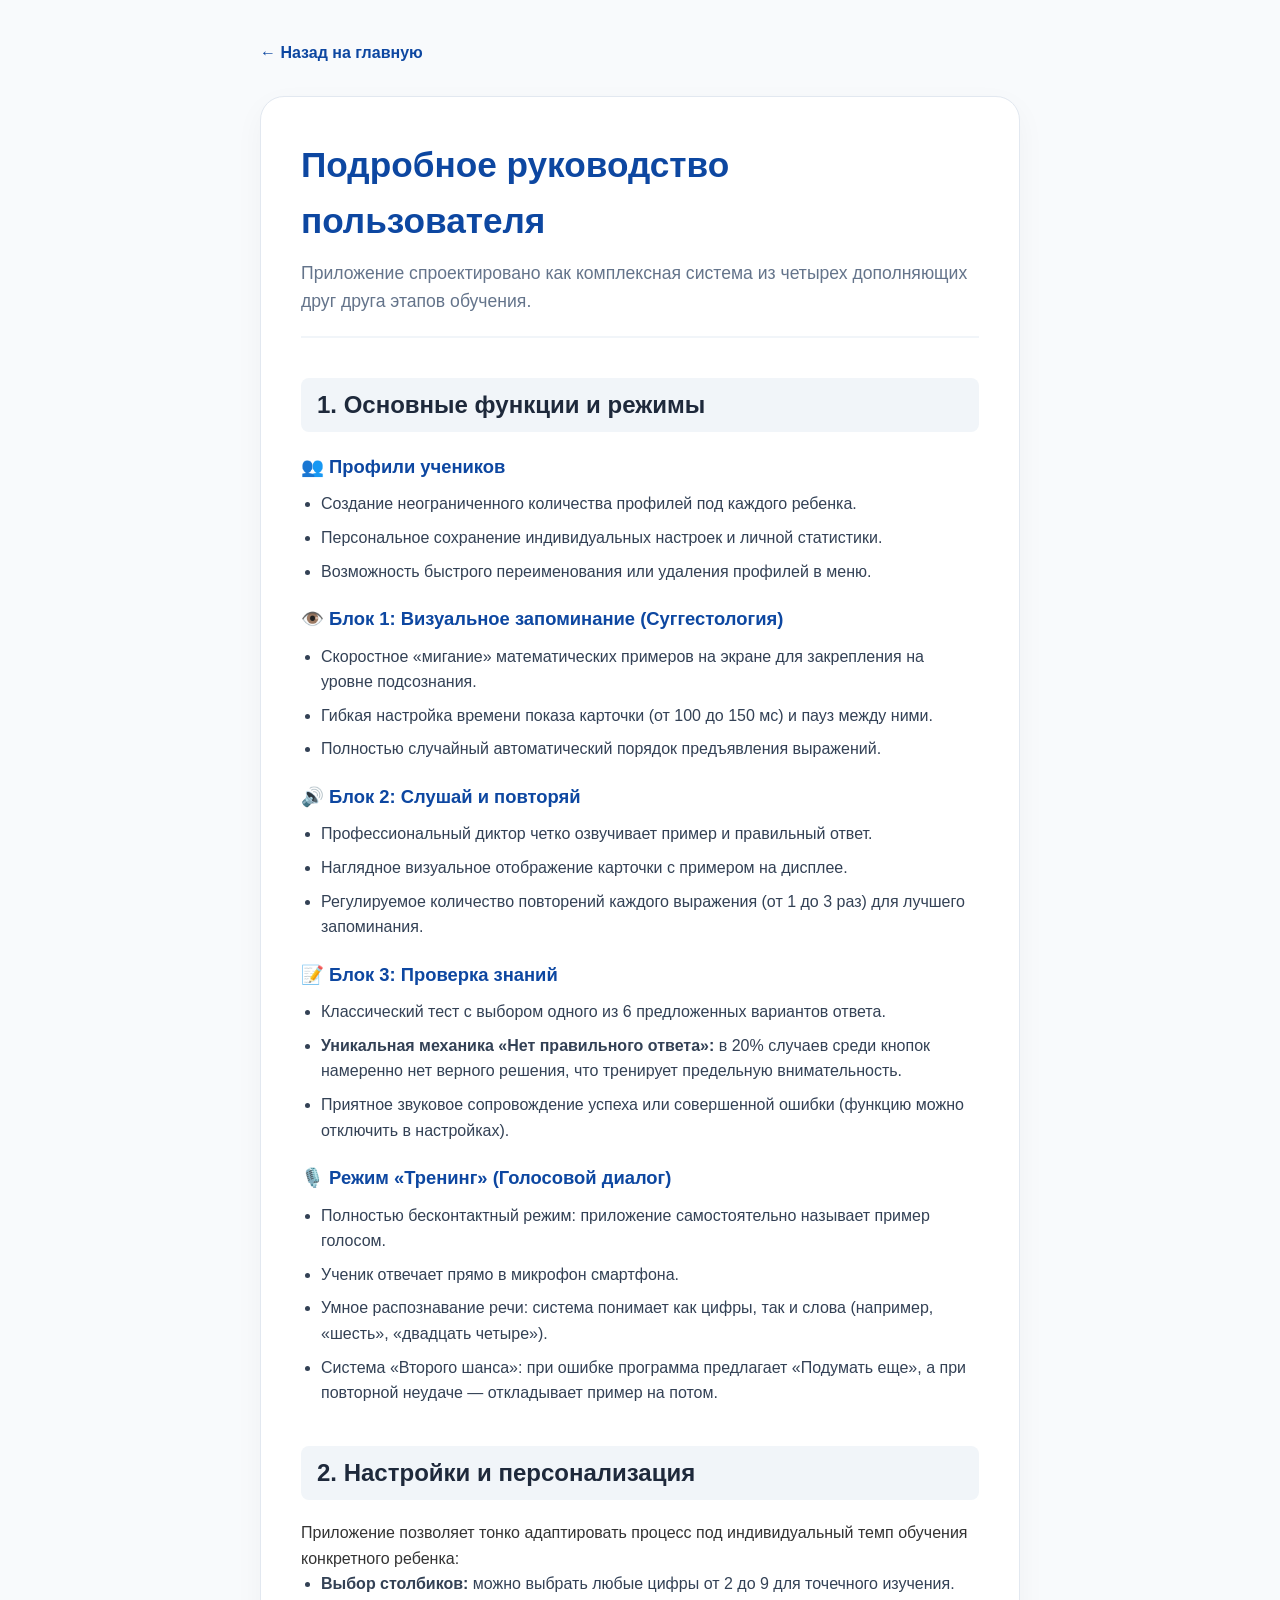
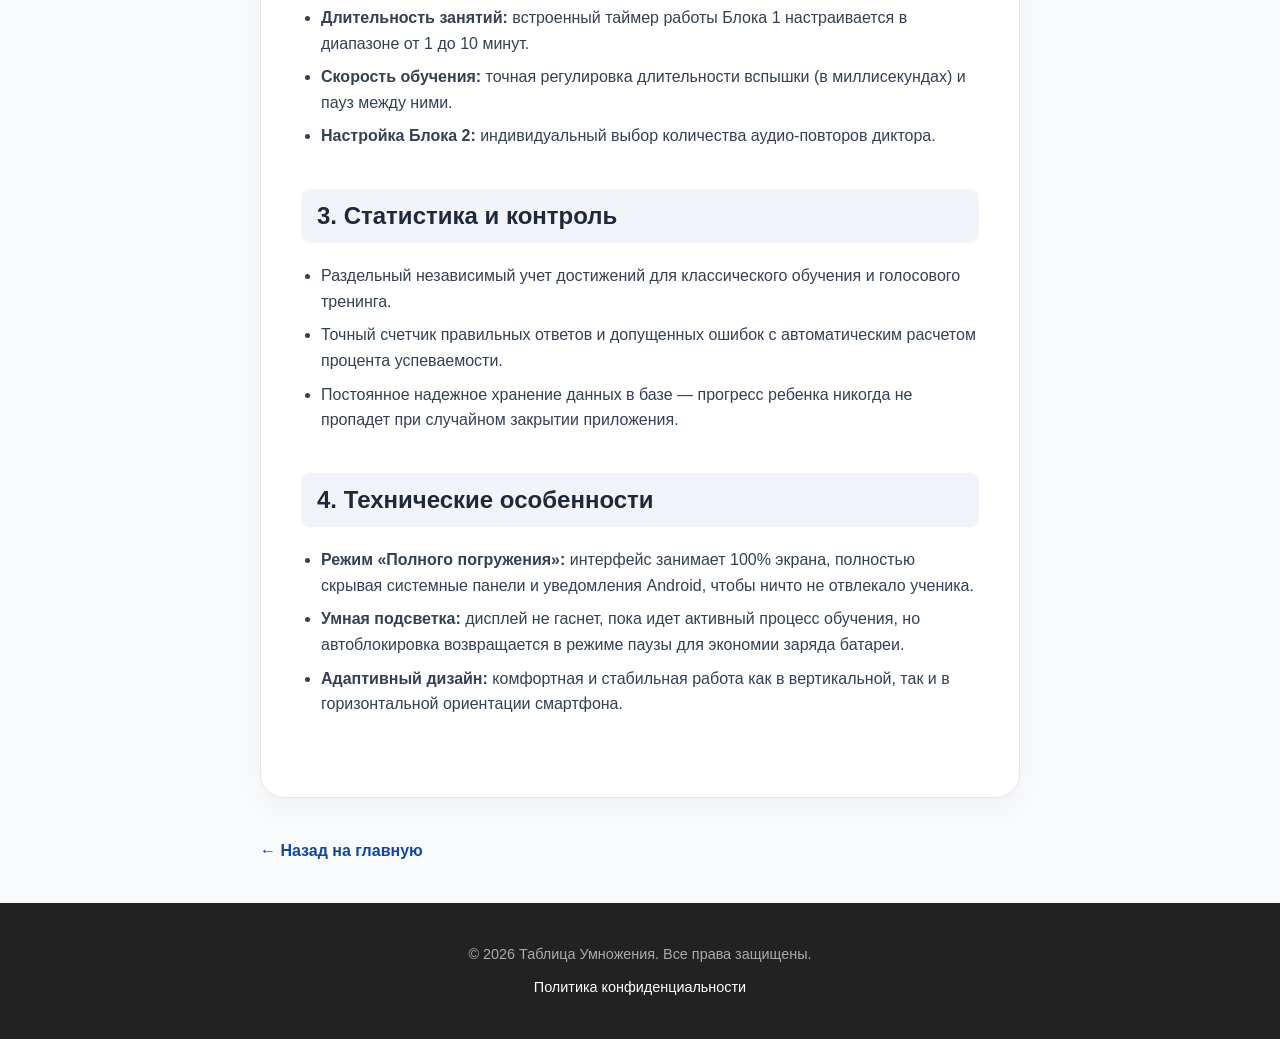
==== instruction.html @ 93f92d8c "Add files via upload" ====
<!DOCTYPE html>
<html lang="ru">
<head>
    <meta charset="UTF-8">
    <meta name="viewport" content="width=device-width, initial-scale=1.0">
    <title>Инструкция — Таблица Умножения</title>
    <link rel="stylesheet" href="style.css">
</head>
<body class="instruction-page">

    <div class="container page-content">
        <!-- Кнопка Назад -->
        <a href="index.html" class="btn-back">← Назад на главную</a>

        <main class="instruction-main">
            <h1>Подробное руководство пользователя</h1>
            <p class="instruction-lead">Приложение спроектировано как комплексная система из четырех дополняющих друг друга этапов обучения.</p>

            <!-- Раздел 1 -->
            <section class="ins-section">
                <h2>1. Основные функции и режимы</h2>
                
                <h3>👥 Профили учеников</h3>
                <ul>
                    <li>Создание неограниченного количества профилей под каждого ребенка.</li>
                    <li>Персональное сохранение индивидуальных настроек и личной статистики.</li>
                    <li>Возможность быстрого переименования или удаления профилей в меню.</li>
                </ul>

                <h3>👁️ Блок 1: Визуальное запоминание (Суггестология)</h3>
                <ul>
                    <li>Скоростное «мигание» математических примеров на экране для закрепления на уровне подсознания.</li>
                    <li>Гибкая настройка времени показа карточки (от 100 до 150 мс) и пауз между ними.</li>
                    <li>Полностью случайный автоматический порядок предъявления выражений.</li>
                </ul>

                <h3>🔊 Блок 2: Слушай и повторяй</h3>
                <ul>
                    <li>Профессиональный диктор четко озвучивает пример и правильный ответ.</li>
                    <li>Наглядное визуальное отображение карточки с примером на дисплее.</li>
                    <li>Регулируемое количество повторений каждого выражения (от 1 до 3 раз) для лучшего запоминания.</li>
                </ul>

                <h3>📝 Блок 3: Проверка знаний</h3>
                <ul>
                    <li>Классический тест с выбором одного из 6 предложенных вариантов ответа.</li>
                    <li><strong>Уникальная механика «Нет правильного ответа»:</strong> в 20% случаев среди кнопок намеренно нет верного решения, что тренирует предельную внимательность.</li>
                    <li>Приятное звуковое сопровождение успеха или совершенной ошибки (функцию можно отключить в настройках).</li>
                </ul>

                <h3>🎙️ Режим «Тренинг» (Голосовой диалог)</h3>
                <ul>
                    <li>Полностью бесконтактный режим: приложение самостоятельно называет пример голосом.</li>
                    <li>Ученик отвечает прямо в микрофон смартфона.</li>
                    <li>Умное распознавание речи: система понимает как цифры, так и слова (например, «шесть», «двадцать четыре»).</li>
                    <li>Система «Второго шанса»: при ошибке программа предлагает «Подумать еще», а при повторной неудаче — откладывает пример на потом.</li>
                </ul>
            </section>

            <!-- Раздел 2 -->
            <section class="ins-section">
                <h2>2. Настройки и персонализация</h2>
                <p>Приложение позволяет тонко адаптировать процесс под индивидуальный темп обучения конкретного ребенка:</p>
                <ul>
                    <li><strong>Выбор столбиков:</strong> можно выбрать любые цифры от 2 до 9 для точечного изучения.</li>
                    <li><strong>Длительность занятий:</strong> встроенный таймер работы Блока 1 настраивается в диапазоне от 1 до 10 минут.</li>
                    <li><strong>Скорость обучения:</strong> точная регулировка длительности вспышки (в миллисекундах) и пауз между ними.</li>
                    <li><strong>Настройка Блока 2:</strong> индивидуальный выбор количества аудио-повторов диктора.</li>
                </ul>
            </section>

            <!-- Раздел 3 -->
            <section class="ins-section">
                <h2>3. Статистика и контроль</h2>
                <ul>
                    <li>Раздельный независимый учет достижений для классического обучения и голосового тренинга.</li>
                    <li>Точный счетчик правильных ответов и допущенных ошибок с автоматическим расчетом процента успеваемости.</li>
                    <li>Постоянное надежное хранение данных в базе — прогресс ребенка никогда не пропадет при случайном закрытии приложения.</li>
                </ul>
            </section>

            <!-- Раздел 4 -->
            <section class="ins-section">
                <h2>4. Технические особенности</h2>
                <ul>
                    <li><strong>Режим «Полного погружения»:</strong> интерфейс занимает 100% экрана, полностью скрывая системные панели и уведомления Android, чтобы ничто не отвлекало ученика.</li>
                    <li><strong>Умная подсветка:</strong> дисплей не гаснет, пока идет активный процесс обучения, но автоблокировка возвращается в режиме паузы для экономии заряда батареи.</li>
                    <li><strong>Адаптивный дизайн:</strong> комфортная и стабильная работа как в вертикальной, так и в горизонтальной ориентации смартфона.</li>
                </ul>
            </section>
        </main>

        <!-- Нижняя кнопка Назад для удобства -->
        <a href="index.html" class="btn-back" style="margin-top: 40px; margin-bottom: 0;">← Назад на главную</a>
    </div>

    <footer class="footer">
        <div class="container">
            <p>&copy; 2026 Таблица Умножения. Все права защищены.</p>
			<p><a href="privacy.html" style="color: #fff; text-decoration: none;">Политика конфиденциальности</a></p>
        </div>
    </footer>

</body>
</html>
---- style.css ----
/* Общие стили и сброс параметров */
* {
    margin: 0;
    padding: 0;
    box-sizing: border-box;
}

body {
    font-family: 'Segoe UI', Tahoma, Geneva, Verdana, sans-serif;
    background-color: #f9f9f9;
    color: #333;
    line-height: 1.6;
}

.container {
    width: 100%;
    max-width: 1100px;
    margin: 0 auto;
    padding: 0 20px;
}

/* Секция Hero (Главный баннер) */
.hero {
    background-color: #FFEB3B; /* Фирменный желтый цвет приложения */
    padding: 60px 0;
    text-align: center;
}

.hero-container {
    display: flex;
    flex-direction: column;
    align-items: center;
    gap: 30px;
}

@media (min-width: 768px) {
    .hero-container {
        flex-direction: row;
        text-align: left;
        justify-content: space-around;
    }
}

.app-logo {
    width: 220px;
    height: 220px;
    object-fit: contain;
    filter: drop-shadow(0 10px 20px rgba(0,0,0,0.15));
}

.hero-text h1 {
    font-size: 2.8rem;
    color: #0D47A1; /* Контрастный глубокий синий */
    margin-bottom: 15px;
    font-weight: 800;
}

.hero-text .subtitle {
    font-size: 1.3rem;
    color: #1565C0;
    margin-bottom: 30px;
    max-width: 600px;
}

/* Надежный вертикальный контейнер для кнопки и ссылки */
.hero-actions {
    display: flex;
    flex-direction: column;
    align-items: center; /* Центрирует элементы на смартфонах */
    gap: 15px;
    margin-top: 25px;
}

@media (min-width: 768px) {
    .hero-actions {
        align-items: flex-start; /* Выравнивает по левому краю на ПК */
    }
}

/* Кнопка RuStore */
.btn-rustore {
    display: inline-flex;
    align-items: center;
    background-color: #0C54A0; /* Синий цвет бренда RuStore */
    color: #ffffff;
    text-decoration: none;
    padding: 12px 28px;
    border-radius: 12px;
    box-shadow: 0 4px 15px rgba(12, 84, 160, 0.3);
    transition: transform 0.2s, background-color 0.2s;
}

.btn-rustore:hover {
    background-color: #0A4380;
    transform: translateY(-2px);
}

.btn-icon {
    font-size: 2rem;
    margin-right: 12px;
}

.btn-text {
    display: flex;
    flex-direction: column;
    text-align: left;
}

.btn-text small {
    font-size: 0.75rem;
    text-transform: uppercase;
    letter-spacing: 0.5px;
    opacity: 0.8;
}

.btn-text strong {
    font-size: 1.3rem;
    line-height: 1.2;
}

/* Ссылка на инструкцию под синей кнопкой */
.link-instruction {
    display: inline-flex;
    flex-direction: column;
    align-items: center;
    text-decoration: none;
    padding: 8px 16px;
    border-radius: 10px;
    transition: background-color 0.2s;
    
    /* Аккуратный сдвиг вправо, чтобы надпись не прилипала к краю */
    margin-left: 5px; 
}

@media (min-width: 768px) {
    .link-instruction {
        align-items: flex-start; /* На ПК выравнивает тексты внутри ссылки по левому краю */
    }
}

.link-instruction:hover {
    background-color: rgba(13, 71, 161, 0.06); /* Мягкий фон при наведении */
}

/* Маленькая верхняя подпись "КАК ЭТО РАБОТАЕТ?" */
.link-hint {
    font-size: 0.85rem; 
    letter-spacing: 1px;
    color: #475569;
    text-transform: uppercase;
    font-weight: 700;
    margin-bottom: 4px;
}

/* Главная надпись "Инструкция" */
.link-title {
    font-size: 1.4rem; 
    font-weight: 700;
    color: #0D47A1;
    border-bottom: 2px solid #0D47A1; /* Красивое подчеркивание */
    padding-bottom: 2px;
}

.link-instruction:hover .link-title {
    color: #1565C0;
    border-color: #1565C0;
}

/* Секция преимуществ (Features) */
.features {
    padding: 80px 0;
    background-color: #ffffff;
}

.features h2 {
    text-align: center;
    font-size: 2rem;
    color: #222;
    margin-bottom: 50px;
}

.features-grid {
    display: grid;
    grid-template-columns: 1fr;
    gap: 30px;
}

@media (min-width: 768px) {
    .features-grid {
        grid-template-columns: repeat(2, 1fr);
    }
}

.feature-card {
    background-color: #f8fafc;
    padding: 30px;
    border-radius: 16px;
    border: 1px solid #e2e8f0;
    transition: box-shadow 0.3s;
}

.feature-card:hover {
    box-shadow: 0 10px 25px rgba(0,0,0,0.05);
}

.feature-icon {
    font-size: 2.5rem;
    margin-bottom: 15px;
}

.feature-card h3 {
    font-size: 1.4rem;
    color: #0D47A1;
    margin-bottom: 10px;
}

.feature-card p {
    color: #555;
    font-size: 1rem;
}

/* Секция галереи */
.gallery {
    padding: 80px 0;
    background-color: #f1f5f9;
    text-align: center;
}

.gallery h2 {
    font-size: 2rem;
    color: #222;
    margin-bottom: 10px;
}

.gallery-subtitle {
    color: #64748b;
    font-size: 1.1rem;
    margin-bottom: 50px;
}

.gallery-grid {
    display: grid;
    grid-template-columns: 1fr;
    gap: 40px;
    justify-items: center;
}

@media (min-width: 576px) {
    .gallery-grid {
        grid-template-columns: repeat(2, 1fr);
    }
}

@media (min-width: 992px) {
    .gallery-grid {
        grid-template-columns: repeat(3, 1fr);
    }
}

.gallery-item {
    width: 100%;
    max-width: 280px; /* Ограничение ширины макета телефона на экране */
    display: flex;
    flex-direction: column;
    align-items: center;
}

/* Корпус Android-смартфона */
.phone-mockup {
    position: relative;
    width: 100%;
    background-color: #1e293b; /* Матовый темно-серый цвет рамки */
    padding: 12px; /* Одинаковая толщина боковых рамок */
    border-radius: 36px;
    box-shadow: 0 20px 40px rgba(0, 0, 0, 0.12), 0 5px 15px rgba(0, 0, 0, 0.08);
    border: 1px solid #334155;
}

/* Боковые физические кнопки на корпусе смартфона */
.phone-mockup::before, .phone-mockup::after {
    content: '';
    position: absolute;
    left: -3px;
    background-color: #0f172a;
    width: 3px;
    border-radius: 2px 0 0 2px;
}
/* Кнопка блокировки экрана */
.phone-mockup::before {
    top: 80px;
    height: 40px;
}
/* Качелька громкости */
.phone-mockup::after {
    top: 140px;
    height: 65px;
}

/* Фронтальная камера-точка по центру дисплея */
.phone-camera {
    position: absolute;
    top: 4px;
    left: 50%;
    transform: translateX(-50%);
    width: 8px;
    height: 8px;
    background-color: #0f172a;
    border-radius: 50%;
    z-index: 10;
}

/* Дисплей внутри рамки */
.phone-screen {
    width: 100%;
    overflow: hidden;
    border-radius: 26px; /* Аккуратное закругление самого экрана */
    background-color: #e2e8f0;
}

.phone-screen img {
    width: 100%;
    height: auto;
    display: block;
    aspect-ratio: 1080 / 2400; /* Идеальное соотношение сторон 9:20 под разрешение ваших скриншотов */
    object-fit: cover;
}

.gallery-caption {
    margin-top: 20px;
    font-size: 0.95rem;
    color: #334155;
    font-weight: 600;
}

/* Страница подробной инструкции (instruction.html) */
.instruction-page {
    background-color: #f8fafc;
}

.page-content {
    max-width: 800px;
    padding: 40px 20px;
}

.btn-back {
    display: inline-block;
    color: #0D47A1;
    text-decoration: none;
    font-weight: 600;
    margin-bottom: 30px;
    transition: color 0.2s;
}

.btn-back:hover {
    color: #1565C0;
    text-decoration: underline;
}

.instruction-main {
    background: #ffffff;
    padding: 40px;
    border-radius: 24px;
    box-shadow: 0 10px 30px rgba(0,0,0,0.04);
    border: 1px solid #e2e8f0;
}

.instruction-main h1 {
    font-size: 2.2rem;
    color: #0D47A1;
    margin-bottom: 10px;
}

.instruction-lead {
    font-size: 1.1rem;
    color: #64748b;
    margin-bottom: 40px;
    border-bottom: 2px solid #f1f5f9;
    padding-bottom: 20px;
}

.ins-section {
    margin-bottom: 40px;
}

.ins-section h2 {
    font-size: 1.5rem;
    color: #1e293b;
    margin-bottom: 20px;
    background: #f1f5f9;
    padding: 8px 16px;
    border-radius: 8px;
}

.ins-section h3 {
    font-size: 1.15rem;
    color: #0D47A1;
    margin: 20px 0 10px 0;
}

.ins-section ul {
    padding-left: 20px;
    margin-bottom: 15px;
}

.ins-section li {
    margin-bottom: 8px;
    color: #334155;
}

/* Футер (Подвал сайта) */
.footer {
    background-color: #222;
    color: #aaa;
    padding: 40px 0;
    text-align: center;
    font-size: 0.9rem;
}

.footer a {
    color: #fff;
    text-decoration: none;
    margin-top: 10px;
    display: inline-block;
}

.footer a:hover {
    text-decoration: underline;
}
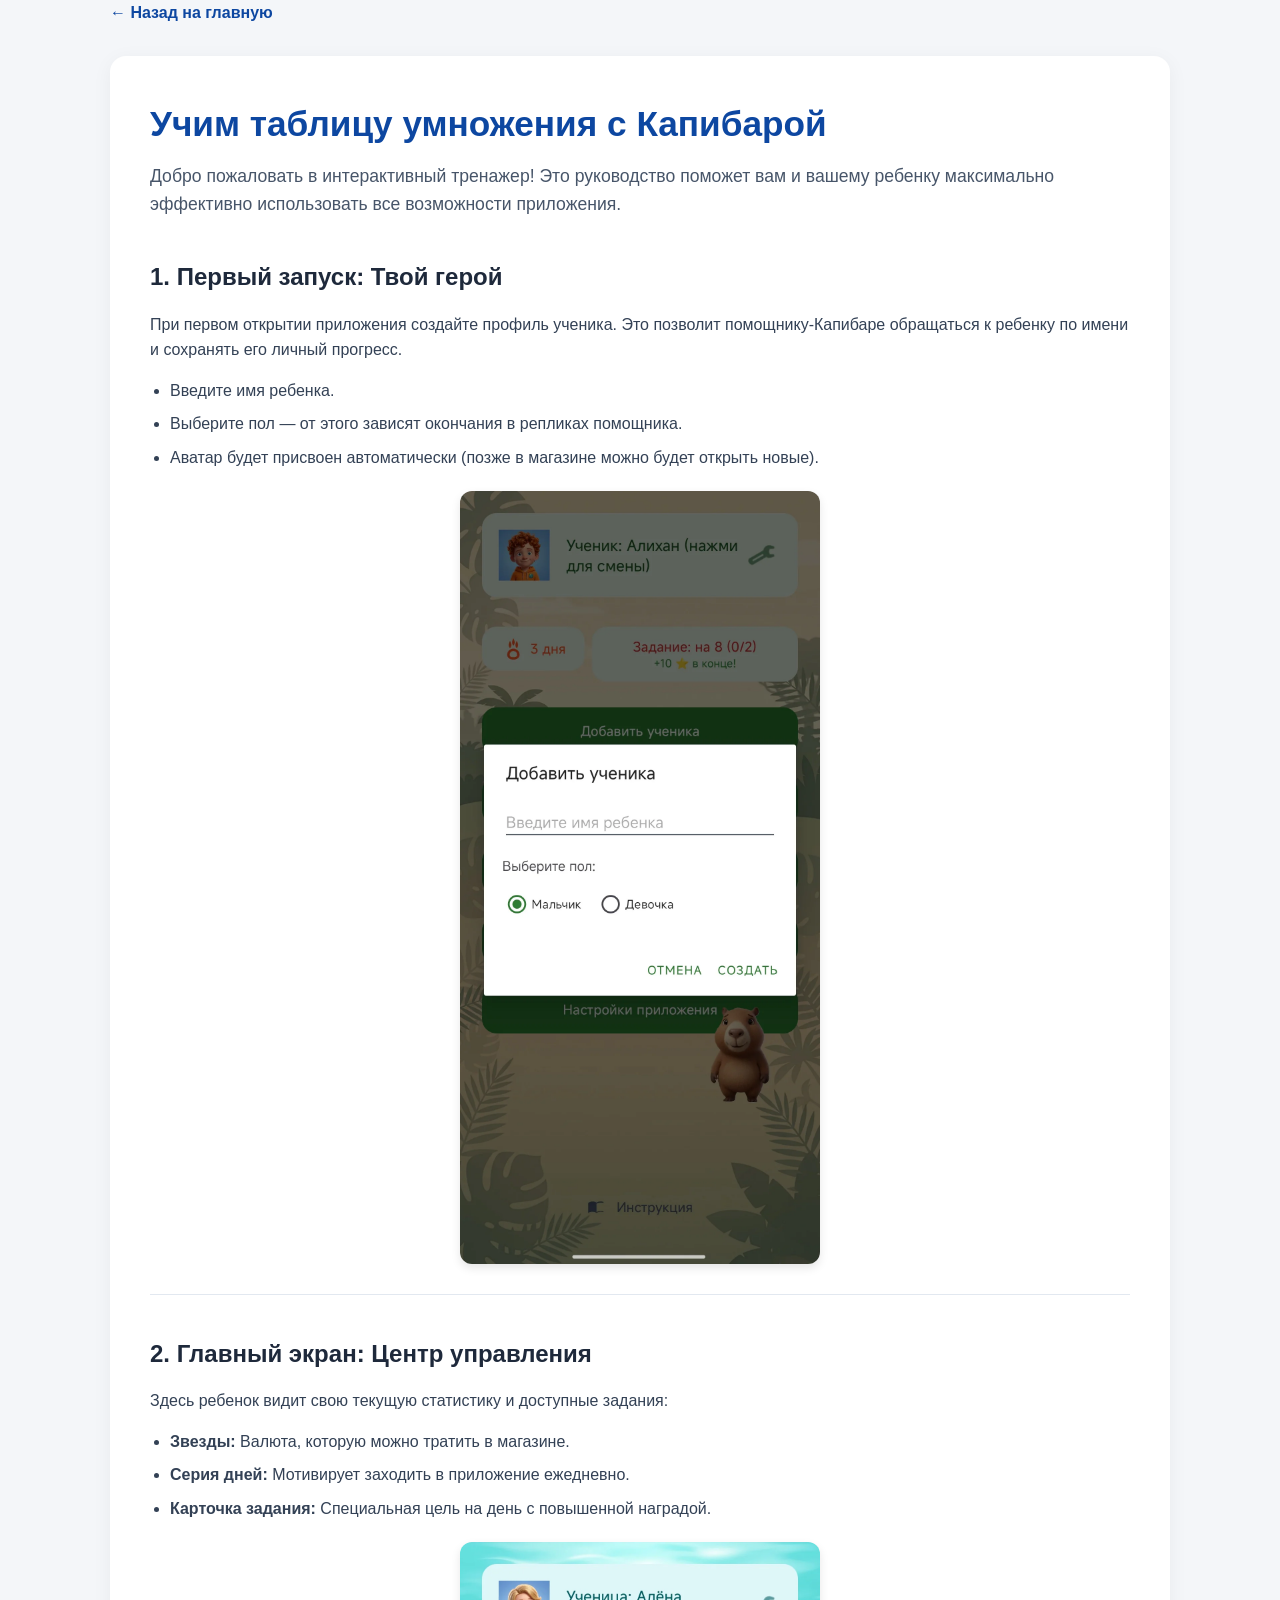
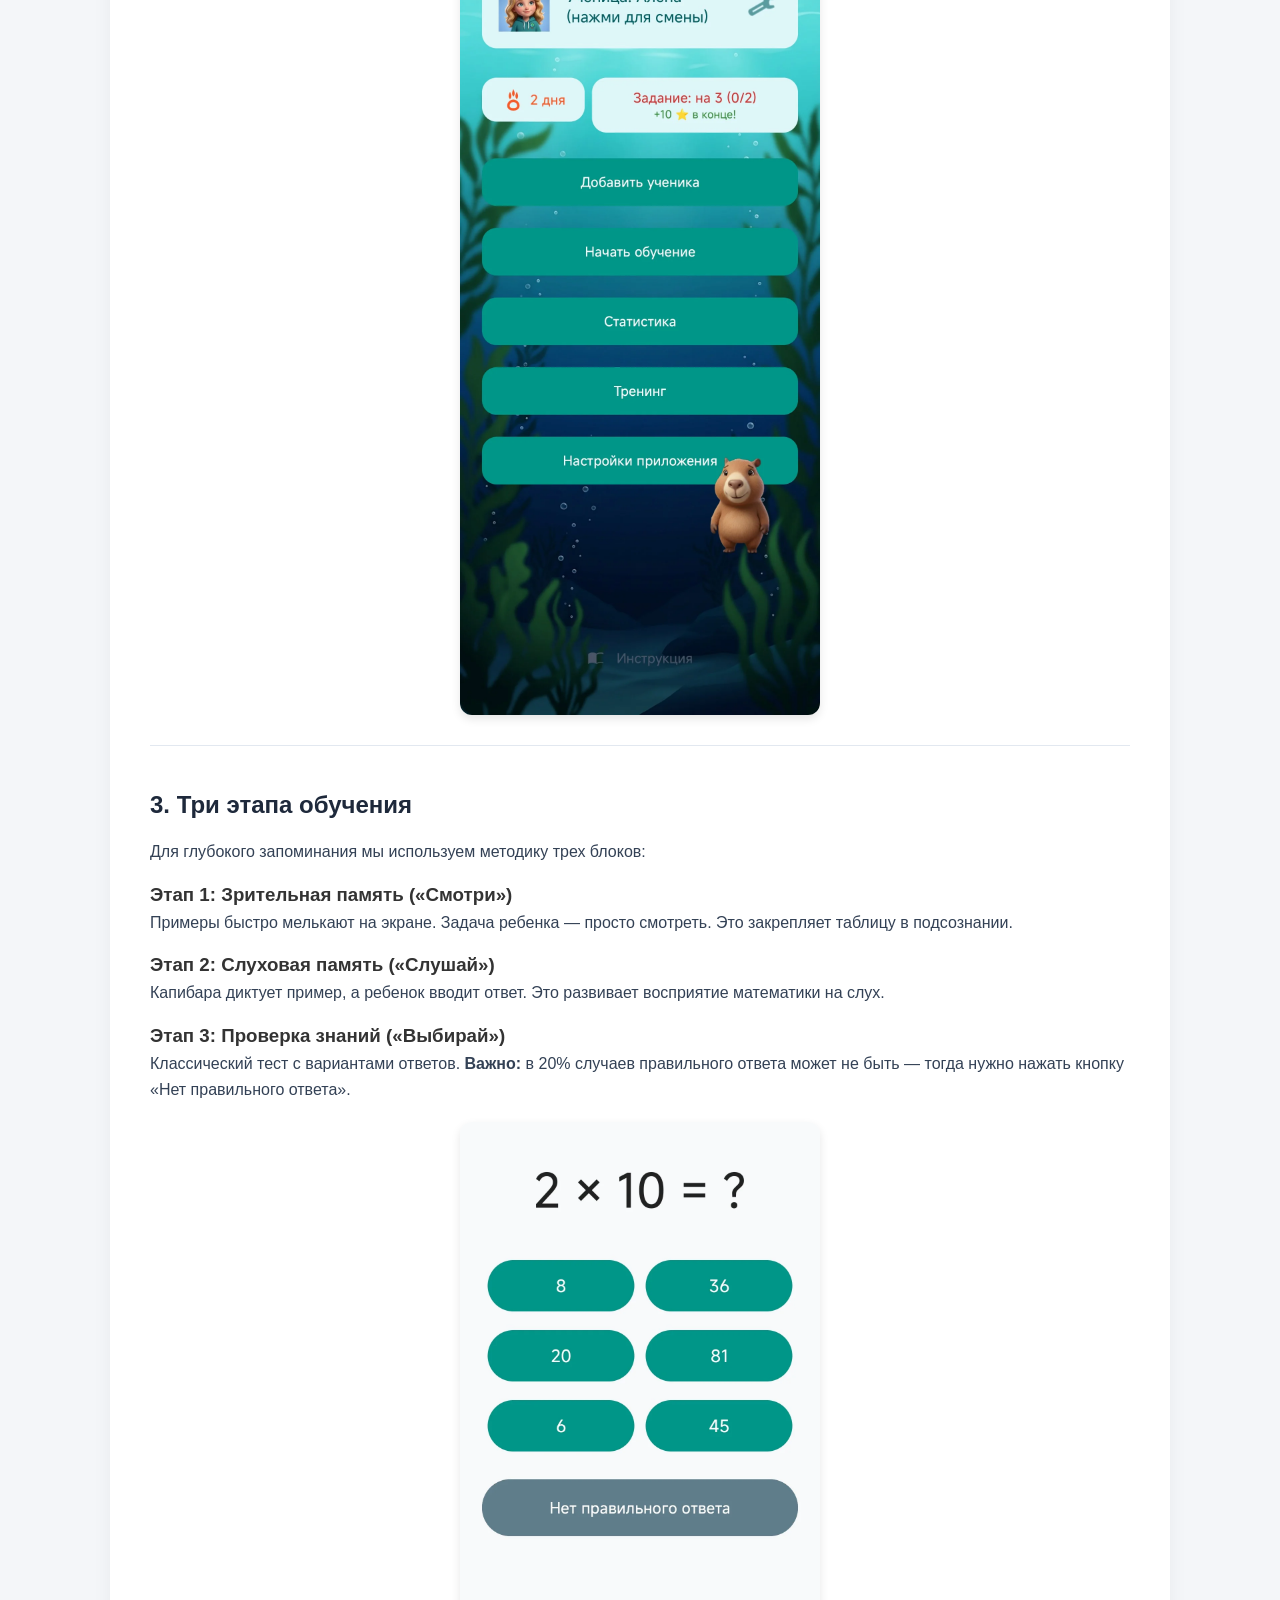
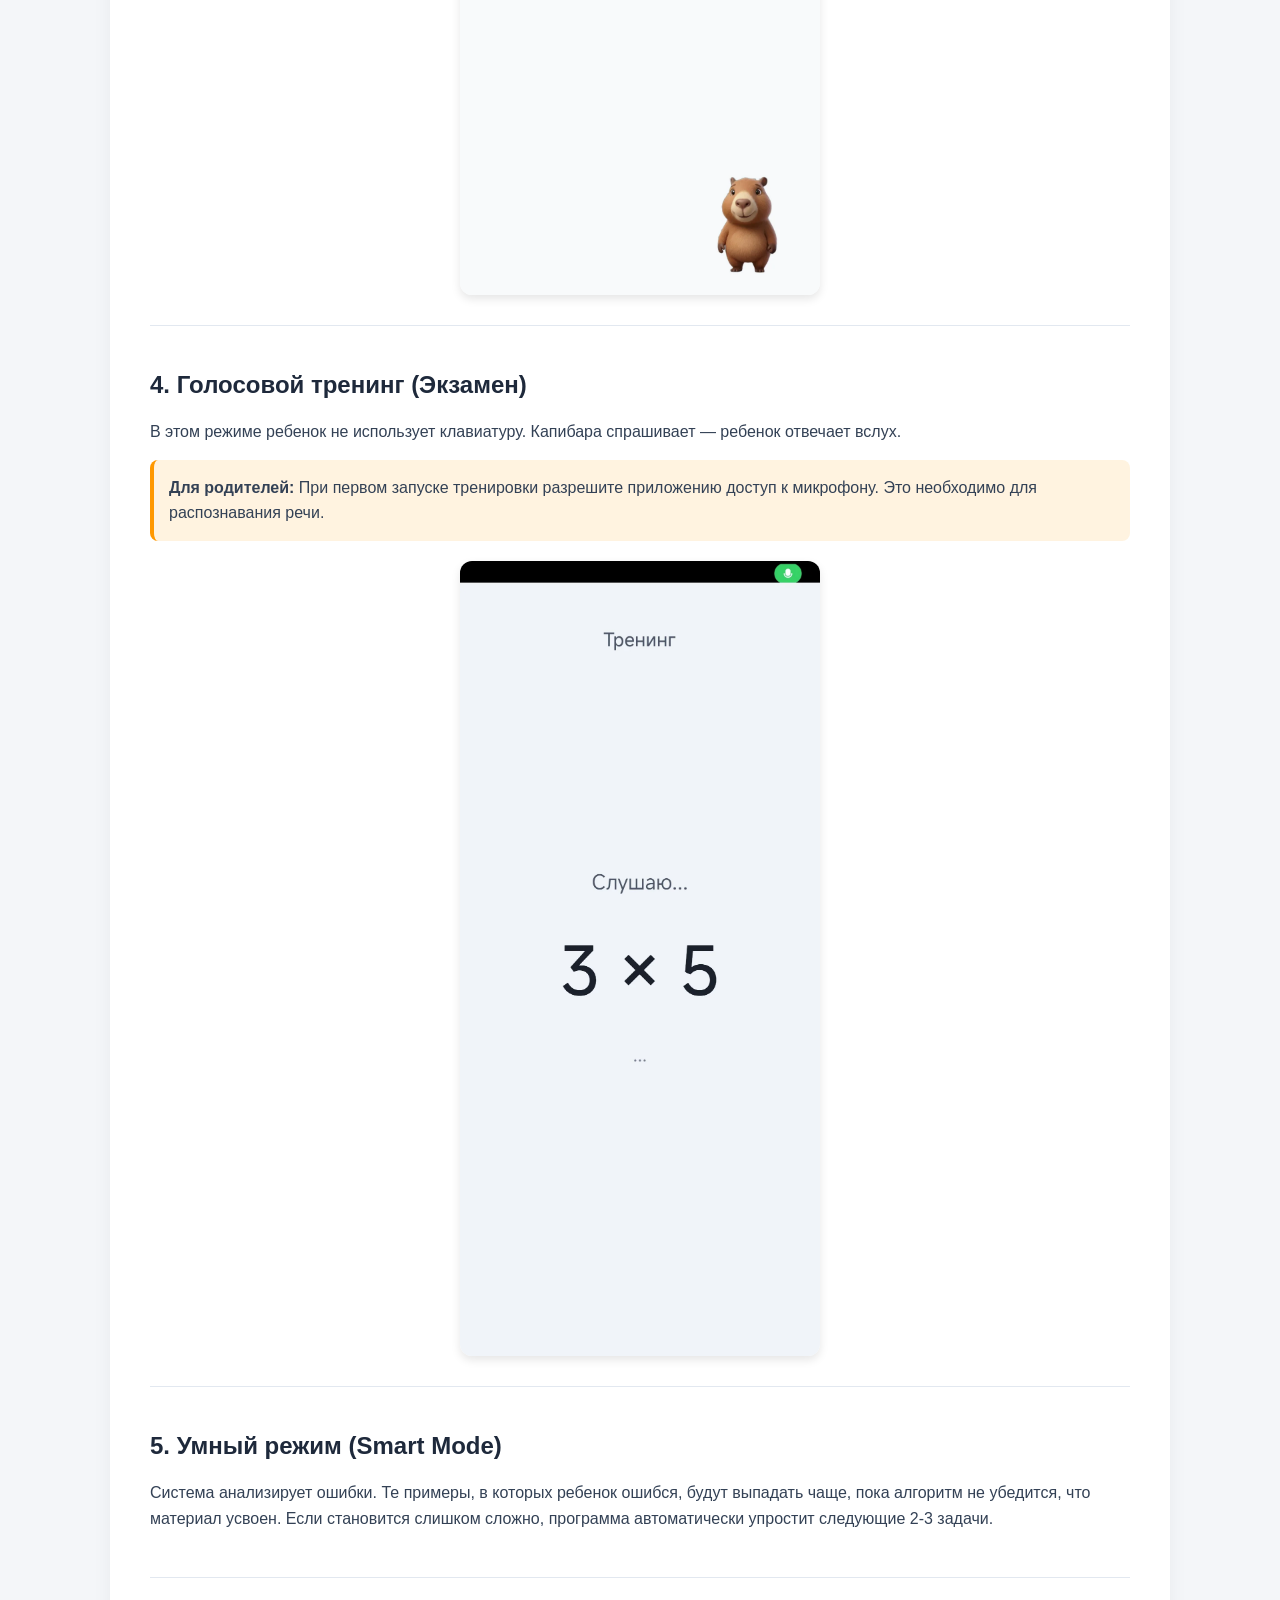
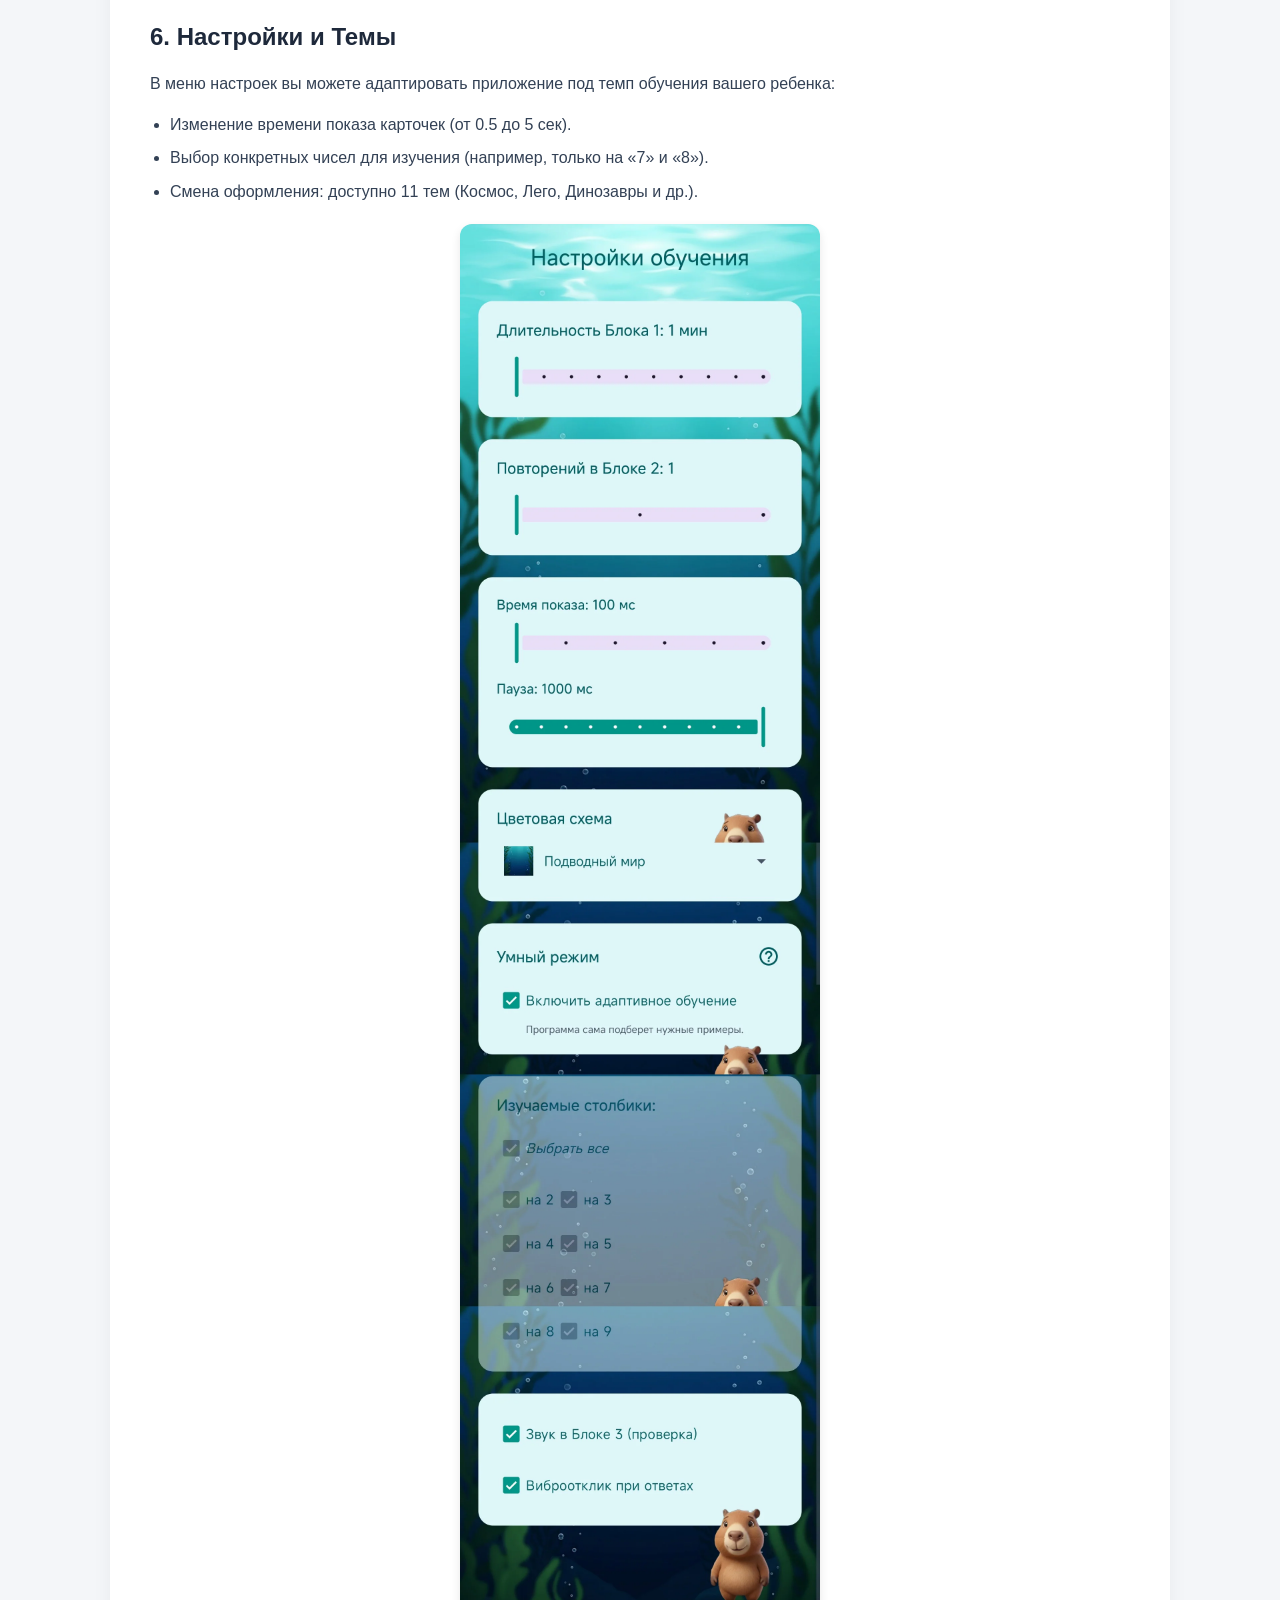
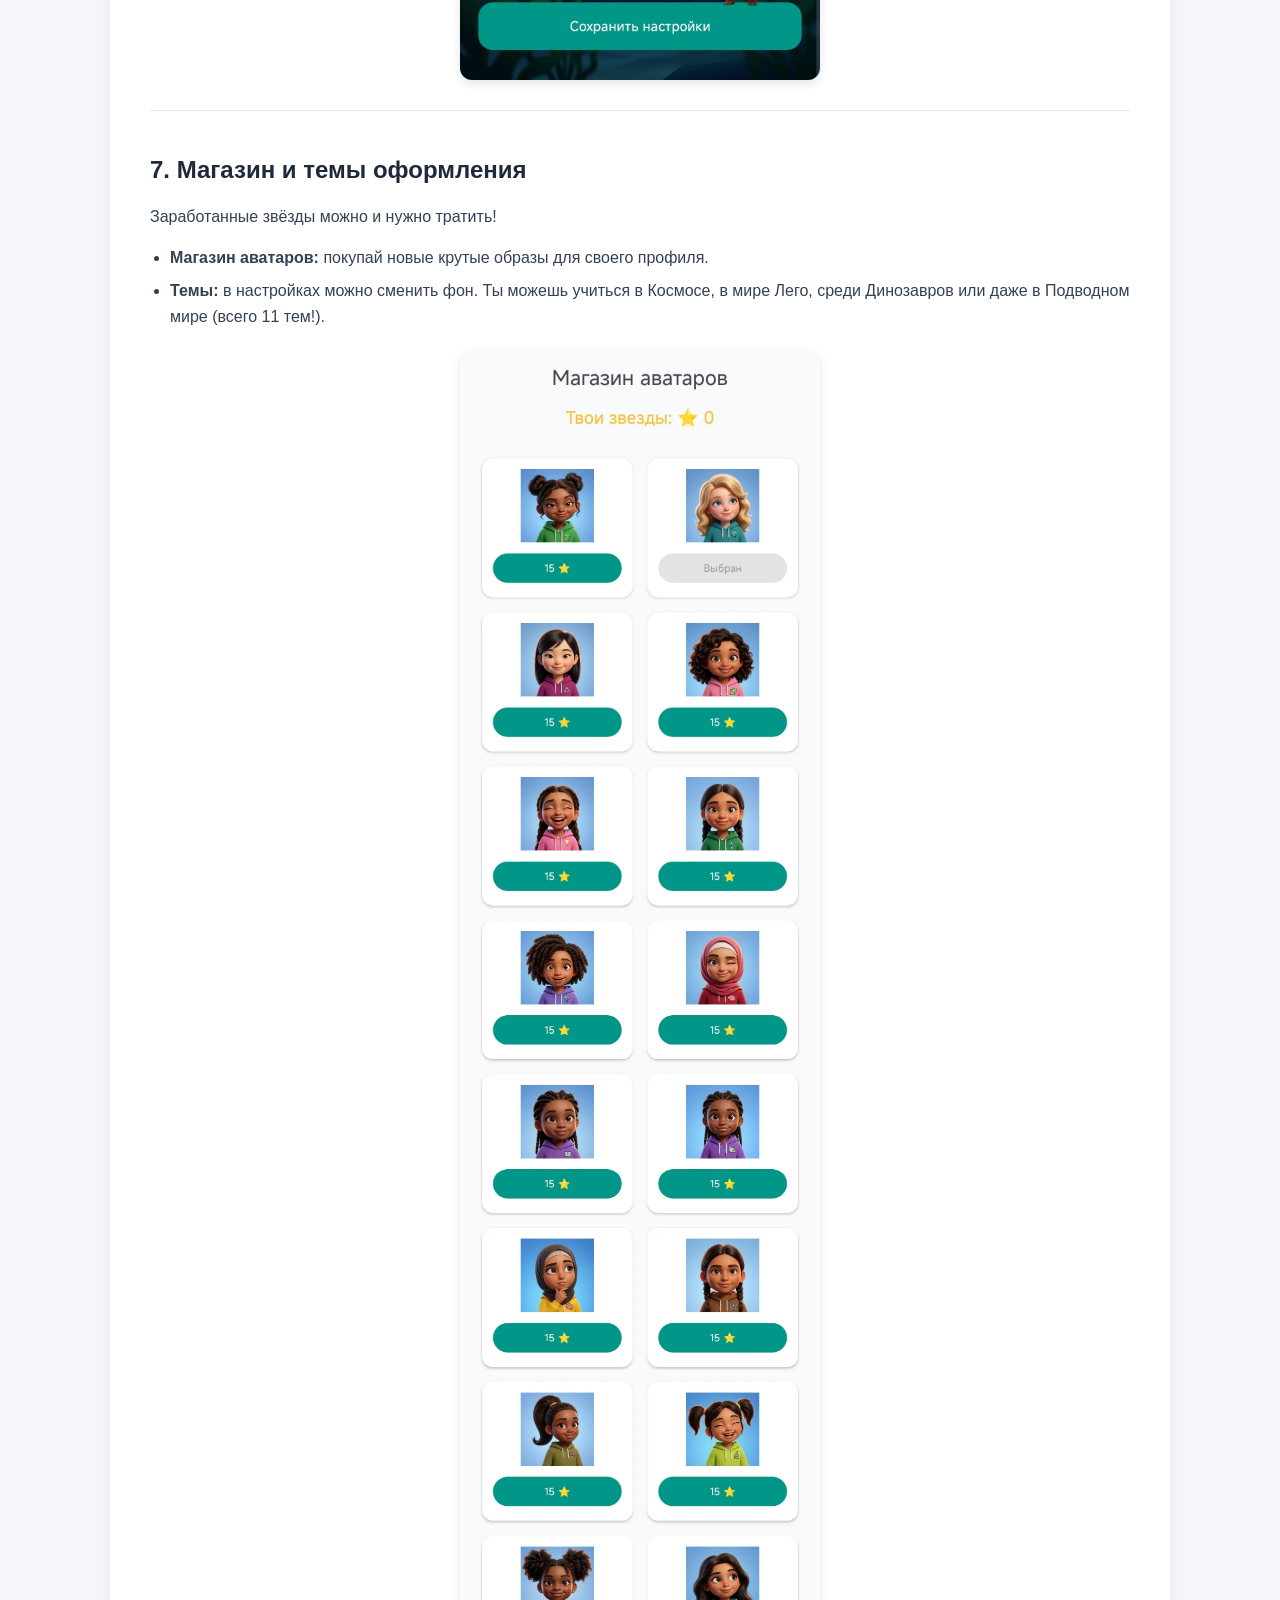
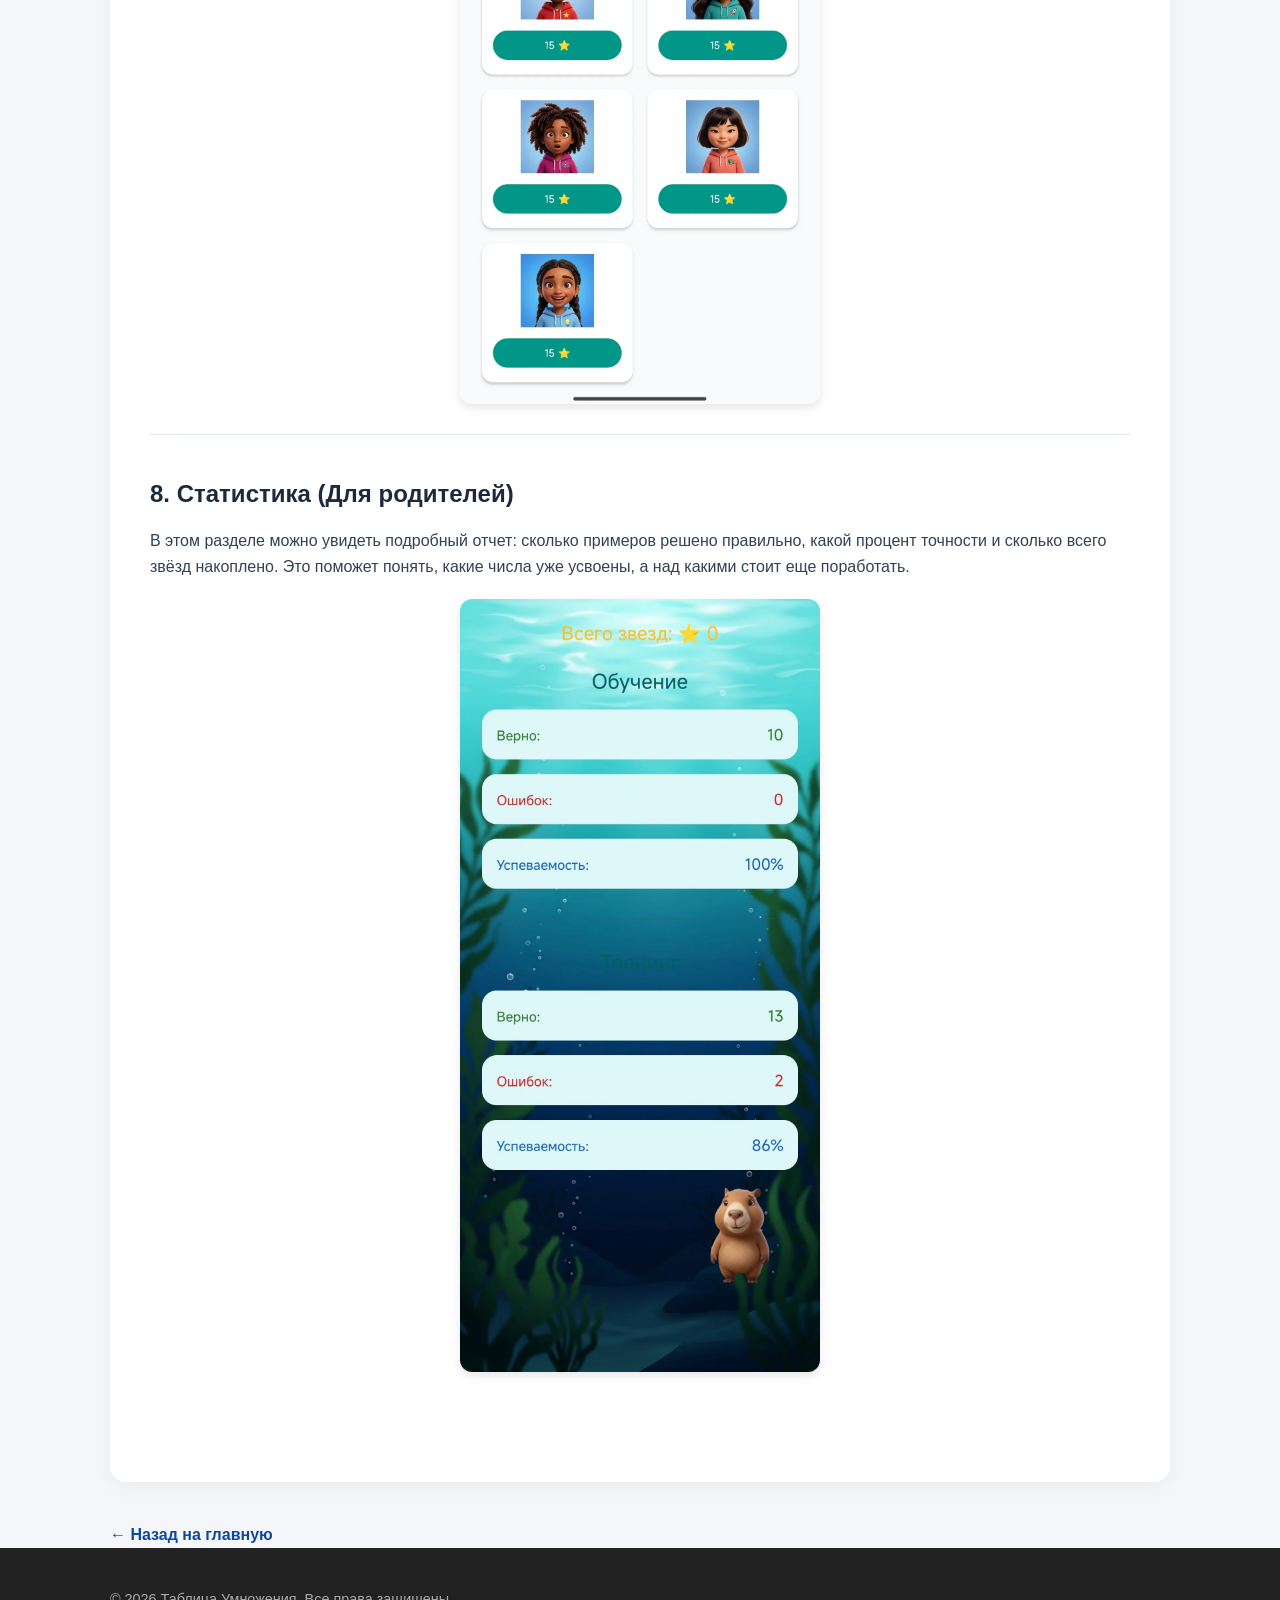
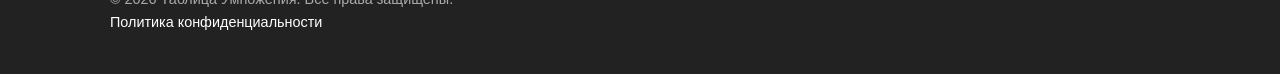
==== commit 1bac4a27: "Add files via upload" ====
--- a/instruction.html
+++ b/instruction.html
@@ -3,103 +3,113 @@
 <head>
     <meta charset="UTF-8">
     <meta name="viewport" content="width=device-width, initial-scale=1.0">
-    <title>Инструкция — Таблица Умножения</title>
+    <title>Инструкция пользователя — Таблица Умножения</title>
     <link rel="stylesheet" href="style.css">
+    
+    <!-- Yandex.Metrika counter -->
+    <script type="text/javascript">
+    (function(m,e,t,r,i,k,a){
+    m[i]=m[i]||function(){(m[i].a=m[i].a||[]).push(arguments)};
+    m[i].l=1*new Date();
+    for (var j = 0; j < document.scripts.length; j++) {if (document.scripts[j].src === r) { return; }}
+    k=e.createElement(t),a=e.getElementsByTagName(t),k.async=1,k.src=r,a.parentNode.insertBefore(k,a)
+    })(window, document,'script','https://yandex.ru', 'ym');
+    ym(111049678, 'init', {ssr:true, webvisor:true, clickmap:true, ecommerce:"dataLayer", referrer:document.referrer, url: location.href, accurateTrackBounce:true, trackLinks:true});
+    </script>
 </head>
 <body class="instruction-page">
-
     <div class="container page-content">
-        <!-- Кнопка Назад -->
         <a href="index.html" class="btn-back">← Назад на главную</a>
-
+        
         <main class="instruction-main">
-            <h1>Подробное руководство пользователя</h1>
-            <p class="instruction-lead">Приложение спроектировано как комплексная система из четырех дополняющих друг друга этапов обучения.</p>
-
-            <!-- Раздел 1 -->
+            <h1>Учим таблицу умножения с Капибарой</h1>
+            <p class="instruction-lead">Добро пожаловать в интерактивный тренажер! Это руководство поможет вам и вашему ребенку максимально эффективно использовать все возможности приложения.</p>
+            
             <section class="ins-section">
-                <h2>1. Основные функции и режимы</h2>
+                <h2>1. Первый запуск: Твой герой</h2>
+                <p>При первом открытии приложения создайте профиль ученика. Это позволит помощнику-Капибаре обращаться к ребенку по имени и сохранять его личный прогресс.</p>
+                <ul>
+                    <li>Введите имя ребенка.</li>
+                    <li>Выберите пол — от этого зависят окончания в репликах помощника.</li>
+                    <li>Аватар будет присвоен автоматически (позже в магазине можно будет открыть новые).</li>
+                </ul>
+                <img src="images/screenshots/01-profile-selection.webp" alt="Создание профиля ученика" loading="lazy">
+            </section>
+            
+            <section class="ins-section">
+                <h2>2. Главный экран: Центр управления</h2>
+                <p>Здесь ребенок видит свою текущую статистику и доступные задания:</p>
+                <ul>
+                    <li><strong>Звезды:</strong> Валюта, которую можно тратить в магазине.</li>
+                    <li><strong>Серия дней:</strong> Мотивирует заходить в приложение ежедневно.</li>
+                    <li><strong>Карточка задания:</strong> Специальная цель на день с повышенной наградой.</li>
+                </ul>
+                <img src="images/screenshots/02-main-screen.webp" alt="Главный экран приложения" loading="lazy">
+            </section>
+            
+            <section class="ins-section">
+                <h2>3. Три этапа обучения</h2>
+                <p>Для глубокого запоминания мы используем методику трех блоков:</p>
+                <h3>Этап 1: Зрительная память («Смотри»)</h3>
+                <p>Примеры быстро мелькают на экране. Задача ребенка — просто смотреть. Это закрепляет таблицу в подсознании.</p>
                 
-                <h3>👥 Профили учеников</h3>
+                <h3>Этап 2: Слуховая память («Слушай»)</h3>
+                <p>Капибара диктует пример, а ребенок вводит ответ. Это развивает восприятие математики на слух.</p>
+                
+                <h3>Этап 3: Проверка знаний («Выбирай»)</h3>
+                <p>Классический тест с вариантами ответов. <strong>Важно:</strong> в 20% случаев правильного ответа может не быть — тогда нужно нажать кнопку «Нет правильного ответа».</p>
+                <img src="images/screenshots/04-learning-quiz.webp" alt="Блок проверки знаний" loading="lazy">
+            </section>
+            
+            <section class="ins-section">
+                <h2>4. Голосовой тренинг (Экзамен)</h2>
+                <p>В этом режиме ребенок не использует клавиатуру. Капибара спрашивает — ребенок отвечает вслух.</p>
+                <p style="background: #fff3e0; padding: 15px; border-radius: 8px; border-left: 4px solid #ff9800;"><strong>Для родителей:</strong> При первом запуске тренировки разрешите приложению доступ к микрофону. Это необходимо для распознавания речи.</p>
+                <img src="images/screenshots/05-voice-training.webp" alt="Режим тренировки голосом" loading="lazy">
+            </section>
+            
+            <section class="ins-section">
+                <h2>5. Умный режим (Smart Mode)</h2>
+                <p>Система анализирует ошибки. Те примеры, в которых ребенок ошибся, будут выпадать чаще, пока алгоритм не убедится, что материал усвоен. Если становится слишком сложно, программа автоматически упростит следующие 2-3 задачи.</p>
+            </section>
+            
+            <section class="ins-section">
+                <h2>6. Настройки и Темы</h2>
+                <p>В меню настроек вы можете адаптировать приложение под темп обучения вашего ребенка:</p>
                 <ul>
-                    <li>Создание неограниченного количества профилей под каждого ребенка.</li>
-                    <li>Персональное сохранение индивидуальных настроек и личной статистики.</li>
-                    <li>Возможность быстрого переименования или удаления профилей в меню.</li>
+                    <li>Изменение времени показа карточек (от 0.5 до 5 сек).</li>
+                    <li>Выбор конкретных чисел для изучения (например, только на «7» и «8»).</li>
+                    <li>Смена оформления: доступно 11 тем (Космос, Лего, Динозавры и др.).</li>
                 </ul>
-
-                <h3>👁️ Блок 1: Визуальное запоминание (Суггестология)</h3>
+                <img src="images/screenshots/07-settings.webp" alt="Настройки тем и сложности" loading="lazy">
+            </section>
+            
+            <section class="ins-section" id="customization">
+                <h2>7. Магазин и темы оформления</h2>
+                <p>Заработанные звёзды можно и нужно тратить!</p>
                 <ul>
-                    <li>Скоростное «мигание» математических примеров на экране для закрепления на уровне подсознания.</li>
-                    <li>Гибкая настройка времени показа карточки (от 100 до 150 мс) и пауз между ними.</li>
-                    <li>Полностью случайный автоматический порядок предъявления выражений.</li>
+                    <li><strong>Магазин аватаров:</strong> покупай новые крутые образы для своего профиля.</li>
+                    <li><strong>Темы:</strong> в настройках можно сменить фон. Ты можешь учиться в Космосе, в мире Лего, среди Динозавров или даже в Подводном мире (всего 11 тем!).</li>
                 </ul>
-
-                <h3>🔊 Блок 2: Слушай и повторяй</h3>
-                <ul>
-                    <li>Профессиональный диктор четко озвучивает пример и правильный ответ.</li>
-                    <li>Наглядное визуальное отображение карточки с примером на дисплее.</li>
-                    <li>Регулируемое количество повторений каждого выражения (от 1 до 3 раз) для лучшего запоминания.</li>
-                </ul>
-
-                <h3>📝 Блок 3: Проверка знаний</h3>
-                <ul>
-                    <li>Классический тест с выбором одного из 6 предложенных вариантов ответа.</li>
-                    <li><strong>Уникальная механика «Нет правильного ответа»:</strong> в 20% случаев среди кнопок намеренно нет верного решения, что тренирует предельную внимательность.</li>
-                    <li>Приятное звуковое сопровождение успеха или совершенной ошибки (функцию можно отключить в настройках).</li>
-                </ul>
-
-                <h3>🎙️ Режим «Тренинг» (Голосовой диалог)</h3>
-                <ul>
-                    <li>Полностью бесконтактный режим: приложение самостоятельно называет пример голосом.</li>
-                    <li>Ученик отвечает прямо в микрофон смартфона.</li>
-                    <li>Умное распознавание речи: система понимает как цифры, так и слова (например, «шесть», «двадцать четыре»).</li>
-                    <li>Система «Второго шанса»: при ошибке программа предлагает «Подумать еще», а при повторной неудаче — откладывает пример на потом.</li>
-                </ul>
+                <img src="images/screenshots/08-avatar-shop.webp" alt="Магазин аватаров" loading="lazy">
+            </section>
+			
+			<section class="ins-section" id="statistics">
+                <h2>8. Статистика (Для родителей)</h2>
+                <p>В этом разделе можно увидеть подробный отчет: сколько примеров решено правильно, какой процент точности и сколько всего звёзд накоплено. Это поможет понять, какие числа уже усвоены, а над какими стоит еще поработать.</p>
+                <img src="images/screenshots/06-statistics.webp" alt="Статистика успеваемости" loading="lazy">
             </section>
 
-            <!-- Раздел 2 -->
-            <section class="ins-section">
-                <h2>2. Настройки и персонализация</h2>
-                <p>Приложение позволяет тонко адаптировать процесс под индивидуальный темп обучения конкретного ребенка:</p>
-                <ul>
-                    <li><strong>Выбор столбиков:</strong> можно выбрать любые цифры от 2 до 9 для точечного изучения.</li>
-                    <li><strong>Длительность занятий:</strong> встроенный таймер работы Блока 1 настраивается в диапазоне от 1 до 10 минут.</li>
-                    <li><strong>Скорость обучения:</strong> точная регулировка длительности вспышки (в миллисекундах) и пауз между ними.</li>
-                    <li><strong>Настройка Блока 2:</strong> индивидуальный выбор количества аудио-повторов диктора.</li>
-                </ul>
-            </section>
-
-            <!-- Раздел 3 -->
-            <section class="ins-section">
-                <h2>3. Статистика и контроль</h2>
-                <ul>
-                    <li>Раздельный независимый учет достижений для классического обучения и голосового тренинга.</li>
-                    <li>Точный счетчик правильных ответов и допущенных ошибок с автоматическим расчетом процента успеваемости.</li>
-                    <li>Постоянное надежное хранение данных в базе — прогресс ребенка никогда не пропадет при случайном закрытии приложения.</li>
-                </ul>
-            </section>
-
-            <!-- Раздел 4 -->
-            <section class="ins-section">
-                <h2>4. Технические особенности</h2>
-                <ul>
-                    <li><strong>Режим «Полного погружения»:</strong> интерфейс занимает 100% экрана, полностью скрывая системные панели и уведомления Android, чтобы ничто не отвлекало ученика.</li>
-                    <li><strong>Умная подсветка:</strong> дисплей не гаснет, пока идет активный процесс обучения, но автоблокировка возвращается в режиме паузы для экономии заряда батареи.</li>
-                    <li><strong>Адаптивный дизайн:</strong> комфортная и стабильная работа как в вертикальной, так и в горизонтальной ориентации смартфона.</li>
-                </ul>
-            </section>
         </main>
-
-        <!-- Нижняя кнопка Назад для удобства -->
+        
         <a href="index.html" class="btn-back" style="margin-top: 40px; margin-bottom: 0;">← Назад на главную</a>
     </div>
-
+    
     <footer class="footer">
         <div class="container">
             <p>&copy; 2026 Таблица Умножения. Все права защищены.</p>
-			<p><a href="privacy.html" style="color: #fff; text-decoration: none;">Политика конфиденциальности</a></p>
+            <p><a href="privacy.html" onclick="ym(111049678, 'reachGoal', 'privacy_click'); return true;">Политика конфиденциальности</a></p>
         </div>
     </footer>
-
 </body>
 </html>
--- a/style.css
+++ b/style.css
@@ -1,428 +1,460 @@
 /* Общие стили и сброс параметров */
 * {
-    margin: 0;
-    padding: 0;
-    box-sizing: border-box;
-}
-
+ margin: 0;
+ padding: 0;
+ box-sizing: border-box;
+}
 body {
-    font-family: 'Segoe UI', Tahoma, Geneva, Verdana, sans-serif;
-    background-color: #f9f9f9;
-    color: #333;
-    line-height: 1.6;
-}
-
+ font-family: 'Segoe UI', Tahoma, Geneva, Verdana, sans-serif;
+ background-color: #f9f9f9;
+ color: #333;
+ line-height: 1.6;
+}
 .container {
-    width: 100%;
-    max-width: 1100px;
-    margin: 0 auto;
-    padding: 0 20px;
+ width: 100%;
+ max-width: 1100px;
+ margin: 0 auto;
+ padding: 0 20px;
 }
 
 /* Секция Hero (Главный баннер) */
 .hero {
-    background-color: #FFEB3B; /* Фирменный желтый цвет приложения */
-    padding: 60px 0;
-    text-align: center;
-}
-
+ background-color: #FFEB3B; /* Фирменный желтый цвет приложения */
+ padding: 60px 0;
+ text-align: center;
+}
 .hero-container {
-    display: flex;
-    flex-direction: column;
-    align-items: center;
-    gap: 30px;
-}
-
+ display: flex;
+ flex-direction: column;
+ align-items: center;
+ gap: 30px;
+}
 @media (min-width: 768px) {
-    .hero-container {
-        flex-direction: row;
-        text-align: left;
-        justify-content: space-around;
-    }
-}
-
+ .hero-container {
+ flex-direction: row;
+ text-align: left;
+ justify-content: space-around;
+ }
+}
 .app-logo {
-    width: 220px;
-    height: 220px;
-    object-fit: contain;
-    filter: drop-shadow(0 10px 20px rgba(0,0,0,0.15));
-}
-
+ width: 220px;
+ height: 220px;
+ object-fit: contain;
+ filter: drop-shadow(0 10px 20px rgba(0,0,0,0.15));
+}
 .hero-text h1 {
-    font-size: 2.8rem;
-    color: #0D47A1; /* Контрастный глубокий синий */
-    margin-bottom: 15px;
-    font-weight: 800;
-}
-
+ font-size: 2.8rem;
+ color: #0D47A1; /* Контрастный глубокий синий */
+ margin-bottom: 15px;
+ font-weight: 800;
+}
 .hero-text .subtitle {
-    font-size: 1.3rem;
-    color: #1565C0;
-    margin-bottom: 30px;
-    max-width: 600px;
-}
-
-/* Надежный вертикальный контейнер для кнопки и ссылки */
+ font-size: 1.3rem;
+ color: #1565C0;
+ margin-bottom: 30px;
+ max-width: 600px;
+}
+
+/* Контейнер для кнопки и ссылки в шапке */
 .hero-actions {
-    display: flex;
-    flex-direction: column;
-    align-items: center; /* Центрирует элементы на смартфонах */
-    gap: 15px;
-    margin-top: 25px;
-}
-
+ display: flex;
+ flex-direction: column; /* На смартфонах элементы стоят друг под другом */
+ align-items: center;    /* Центрируются на мобильных экранах */
+ gap: 20px;
+ margin-top: 25px;
+}
 @media (min-width: 768px) {
-    .hero-actions {
-        align-items: flex-start; /* Выравнивает по левому краю на ПК */
-    }
+ .hero-actions {
+ flex-direction: row;     /* На компьютерах выстраиваются в один ряд */
+ align-items: center;     /* Выравниваются по одной горизонтальной линии */
+ justify-content: flex-start;
+ }
 }
 
 /* Кнопка RuStore */
 .btn-rustore {
-    display: inline-flex;
-    align-items: center;
-    background-color: #0C54A0; /* Синий цвет бренда RuStore */
-    color: #ffffff;
-    text-decoration: none;
-    padding: 12px 28px;
-    border-radius: 12px;
-    box-shadow: 0 4px 15px rgba(12, 84, 160, 0.3);
-    transition: transform 0.2s, background-color 0.2s;
-}
-
+ display: inline-flex;
+ align-items: center;
+ background-color: #0C54A0; /* Синий цвет бренда RuStore */
+ color: #ffffff;
+ text-decoration: none;
+ padding: 12px 28px;
+ border-radius: 12px;
+ box-shadow: 0 4px 15px rgba(12, 84, 160, 0.3);
+ transition: transform 0.2s, background-color 0.2s;
+}
 .btn-rustore:hover {
-    background-color: #0A4380;
-    transform: translateY(-2px);
-}
-
+ background-color: #0A4380;
+ transform: translateY(-2px);
+}
 .btn-icon {
-    font-size: 2rem;
-    margin-right: 12px;
-}
-
+ font-size: 2rem;
+ margin-right: 12px;
+}
 .btn-text {
-    display: flex;
-    flex-direction: column;
-    text-align: left;
-}
-
+ display: flex;
+ flex-direction: column;
+ text-align: left;
+}
 .btn-text small {
-    font-size: 0.75rem;
-    text-transform: uppercase;
-    letter-spacing: 0.5px;
-    opacity: 0.8;
-}
-
+ font-size: 0.75rem;
+ text-transform: uppercase;
+ letter-spacing: 0.5px;
+ opacity: 0.8;
+}
 .btn-text strong {
-    font-size: 1.3rem;
-    line-height: 1.2;
-}
-
-/* Ссылка на инструкцию под синей кнопкой */
+ font-size: 1.3rem;
+ line-height: 1.2;
+}
+
+/* Ссылка на инструкцию */
 .link-instruction {
-    display: inline-flex;
-    flex-direction: column;
-    align-items: center;
-    text-decoration: none;
-    padding: 8px 16px;
-    border-radius: 10px;
-    transition: background-color 0.2s;
-    
-    /* Аккуратный сдвиг вправо, чтобы надпись не прилипала к краю */
-    margin-left: 5px; 
-}
-
+ display: inline-flex;
+ flex-direction: column;
+ align-items: center;
+ text-decoration: none;
+ padding: 8px 16px;
+ border-radius: 10px;
+ transition: background-color 0.2s;
+ margin-left: 0; 
+}
 @media (min-width: 768px) {
-    .link-instruction {
-        align-items: flex-start; /* На ПК выравнивает тексты внутри ссылки по левому краю */
-    }
-}
-
+ .link-instruction {
+ align-items: flex-start; /* Тексты внутри ссылки выравниваются по левому краю на ПК */
+ margin-left: 10px;       /* Мягкий отступ от кнопки RuStore */
+ }
+}
 .link-instruction:hover {
-    background-color: rgba(13, 71, 161, 0.06); /* Мягкий фон при наведении */
-}
-
+ background-color: rgba(13, 71, 161, 0.06); /* Мягкий фон при наведении */
+}
 /* Маленькая верхняя подпись "КАК ЭТО РАБОТАЕТ?" */
 .link-hint {
-    font-size: 0.85rem; 
-    letter-spacing: 1px;
-    color: #475569;
-    text-transform: uppercase;
-    font-weight: 700;
-    margin-bottom: 4px;
-}
-
+ font-size: 0.85rem; 
+ letter-spacing: 1px;
+ color: #475569;
+ text-transform: uppercase;
+ font-weight: 700;
+ margin-bottom: 4px;
+}
 /* Главная надпись "Инструкция" */
 .link-title {
-    font-size: 1.4rem; 
-    font-weight: 700;
-    color: #0D47A1;
-    border-bottom: 2px solid #0D47A1; /* Красивое подчеркивание */
-    padding-bottom: 2px;
-}
-
+ font-size: 1.4rem; 
+ font-weight: 700;
+ color: #0D47A1;
+ border-bottom: 2px solid #0D47A1; /* Красивое подчеркивание */
+ padding-bottom: 2px;
+}
 .link-instruction:hover .link-title {
-    color: #1565C0;
-    border-color: #1565C0;
+ color: #1565C0;
+ border-color: #1565C0;
 }
 
 /* Секция преимуществ (Features) */
 .features {
-    padding: 80px 0;
-    background-color: #ffffff;
-}
-
+ padding: 80px 0;
+ background-color: #ffffff;
+}
 .features h2 {
-    text-align: center;
-    font-size: 2rem;
-    color: #222;
-    margin-bottom: 50px;
-}
-
+ text-align: center;
+ font-size: 2rem;
+ color: #222;
+ margin-bottom: 50px;
+}
 .features-grid {
-    display: grid;
-    grid-template-columns: 1fr;
-    gap: 30px;
-}
-
+ display: grid;
+ grid-template-columns: 1fr;
+ gap: 30px;
+}
 @media (min-width: 768px) {
-    .features-grid {
-        grid-template-columns: repeat(2, 1fr);
-    }
-}
-
+ .features-grid {
+ grid-template-columns: repeat(2, 1fr);
+ }
+}
 .feature-card {
-    background-color: #f8fafc;
-    padding: 30px;
-    border-radius: 16px;
-    border: 1px solid #e2e8f0;
-    transition: box-shadow 0.3s;
-}
-
+ background-color: #f8fafc;
+ padding: 30px;
+ border-radius: 16px;
+ border: 1px solid #e2e8f0;
+ transition: box-shadow 0.3s;
+}
 .feature-card:hover {
-    box-shadow: 0 10px 25px rgba(0,0,0,0.05);
-}
-
+ box-shadow: 0 10px 25px rgba(0,0,0,0.05);
+}
 .feature-icon {
-    font-size: 2.5rem;
-    margin-bottom: 15px;
-}
-
+ font-size: 2.5rem;
+ margin-bottom: 15px;
+}
 .feature-card h3 {
-    font-size: 1.4rem;
-    color: #0D47A1;
-    margin-bottom: 10px;
-}
-
+ font-size: 1.4rem;
+ color: #0D47A1;
+ margin-bottom: 10px;
+}
 .feature-card p {
-    color: #555;
-    font-size: 1rem;
+ color: #555;
+ font-size: 1rem;
 }
 
 /* Секция галереи */
 .gallery {
-    padding: 80px 0;
-    background-color: #f1f5f9;
-    text-align: center;
-}
-
+ padding: 80px 0;
+ background-color: #f1f5f9;
+ text-align: center;
+}
 .gallery h2 {
-    font-size: 2rem;
-    color: #222;
-    margin-bottom: 10px;
-}
-
+ font-size: 2rem;
+ color: #222;
+ margin-bottom: 10px;
+}
 .gallery-subtitle {
-    color: #64748b;
-    font-size: 1.1rem;
-    margin-bottom: 50px;
-}
-
+ color: #64748b;
+ font-size: 1.1rem;
+ margin-bottom: 50px;
+}
 .gallery-grid {
-    display: grid;
-    grid-template-columns: 1fr;
-    gap: 40px;
-    justify-items: center;
-}
-
+ display: grid;
+ grid-template-columns: 1fr;
+ gap: 40px;
+ justify-items: center;
+}
 @media (min-width: 576px) {
-    .gallery-grid {
-        grid-template-columns: repeat(2, 1fr);
-    }
-}
-
+ .gallery-grid {
+ grid-template-columns: repeat(2, 1fr);
+ }
+}
 @media (min-width: 992px) {
-    .gallery-grid {
-        grid-template-columns: repeat(3, 1fr);
-    }
-}
-
+ .gallery-grid {
+ grid-template-columns: repeat(3, 1fr);
+ }
+}
 .gallery-item {
-    width: 100%;
-    max-width: 280px; /* Ограничение ширины макета телефона на экране */
-    display: flex;
-    flex-direction: column;
-    align-items: center;
-}
-
+ width: 100%;
+ max-width: 280px; 
+ display: flex;
+ flex-direction: column;
+ align-items: center;
+}
 /* Корпус Android-смартфона */
 .phone-mockup {
-    position: relative;
+ position: relative;
+ width: 100%;
+ background-color: #1e293b; 
+ padding: 12px; 
+ border-radius: 36px;
+ box-shadow: 0 20px 40px rgba(0, 0, 0, 0.12), 0 5px 15px rgba(0, 0, 0, 0.08);
+ border: 1px solid #334155;
+}
+.phone-mockup::before, .phone-mockup::after {
+ content: '';
+ position: absolute;
+ left: -3px;
+ background-color: #0f172a;
+ width: 3px;
+ border-radius: 2px 0 0 2px;
+}
+.phone-mockup::before {
+ top: 80px;
+ height: 40px;
+}
+.phone-mockup::after {
+ top: 140px;
+ height: 65px;
+}
+.phone-camera {
+ position: absolute;
+ top: 4px;
+ left: 50%;
+ transform: translateX(-50%);
+ width: 8px;
+ height: 8px;
+ background-color: #0f172a;
+ border-radius: 50%;
+ z-index: 10;
+}
+.phone-screen {
+ width: 100%;
+ overflow: hidden;
+ border-radius: 26px; 
+ background-color: #e2e8f0;
+}
+.phone-screen img {
+ width: 100%;
+ height: auto;
+ display: block;
+ aspect-ratio: 1080 / 2400; 
+ object-fit: cover;
+}
+.gallery-caption {
+ margin-top: 20px;
+ font-size: 0.95rem;
+ color: #334155;
+ font-weight: 600;
+}
+
+/* Универсальные стили для всех скриншотов на странице инструкции */
+.ins-section img {
     width: 100%;
-    background-color: #1e293b; /* Матовый темно-серый цвет рамки */
-    padding: 12px; /* Одинаковая толщина боковых рамок */
-    border-radius: 36px;
-    box-shadow: 0 20px 40px rgba(0, 0, 0, 0.12), 0 5px 15px rgba(0, 0, 0, 0.08);
-    border: 1px solid #334155;
-}
-
-/* Боковые физические кнопки на корпусе смартфона */
-.phone-mockup::before, .phone-mockup::after {
-    content: '';
-    position: absolute;
-    left: -3px;
-    background-color: #0f172a;
-    width: 3px;
-    border-radius: 2px 0 0 2px;
-}
-/* Кнопка блокировки экрана */
-.phone-mockup::before {
-    top: 80px;
-    height: 40px;
-}
-/* Качелька громкости */
-.phone-mockup::after {
-    top: 140px;
-    height: 65px;
-}
-
-/* Фронтальная камера-точка по центру дисплея */
-.phone-camera {
-    position: absolute;
-    top: 4px;
-    left: 50%;
-    transform: translateX(-50%);
-    width: 8px;
-    height: 8px;
-    background-color: #0f172a;
-    border-radius: 50%;
-    z-index: 10;
-}
-
-/* Дисплей внутри рамки */
-.phone-screen {
-    width: 100%;
-    overflow: hidden;
-    border-radius: 26px; /* Аккуратное закругление самого экрана */
-    background-color: #e2e8f0;
-}
-
-.phone-screen img {
-    width: 100%;
-    height: auto;
+    max-width: 360px; /* Ограничивает ширину до размеров экрана телефона */
     display: block;
-    aspect-ratio: 1080 / 2400; /* Идеальное соотношение сторон 9:20 под разрешение ваших скриншотов */
-    object-fit: cover;
-}
-
-.gallery-caption {
+    margin: 20px auto 0 auto; /* Центрирует картинку на странице */
+    box-sizing: border-box;
+    border-radius: 12px;
+    box-shadow: 0 4px 10px rgba(0,0,0,0.1);
+}
+
+
+/* Футер (Подвал сайта) */
+.footer {
+ background-color: #222;
+ color: #aaa;
+ padding: 40px 0;
+ font-size: 0.9rem;
+}
+.footer-container {
+ display: flex;
+ flex-direction: column;    /* По умолчанию в столбик на мобильных */
+ align-items: center;
+ text-align: center;
+ gap: 20px;
+}
+@media (min-width: 768px) {
+ .footer-container {
+ flex-direction: row;       /* В одну строчку на ПК */
+ justify-content: space-between; /* Текст слева, кнопка ВК справа */
+ align-items: center;
+ text-align: left;
+ }
+}
+.footer-info p {
+ margin-bottom: 5px;
+}
+.footer a {
+ color: #fff;
+ text-decoration: none;
+ display: inline-block;
+}
+.footer a:hover {
+ text-decoration: underline;
+}
+
+/* Стили для кнопки ВК в подвале */
+.btn-vk {
+ display: inline-flex;
+ align-items: center;
+ background-color: #0077FF; /* Фирменный синий VK */
+ color: #FFFFFF;
+ text-decoration: none;
+ padding: 10px 24px;
+ border-radius: 10px; 
+ transition: background-color 0.2s ease, transform 0.1s ease;
+}
+.btn-vk:hover {
+ background-color: #0066DD;
+}
+.btn-vk:active {
+ transform: scale(0.98);
+}
+.btn-vk-icon {
+ margin-right: 12px;
+ display: flex;
+ align-items: center;
+ justify-content: center;
+ flex-shrink: 0;
+}
+.btn-vk .btn-text {
+ display: flex;
+ flex-direction: column;
+ text-align: left;
+ line-height: 1.2;
+}
+.btn-vk .btn-text small {
+ font-size: 11px;
+ opacity: 0.85;
+ text-transform: uppercase;
+ letter-spacing: 0.5px;
+}
+.btn-vk .btn-text strong {
+ font-size: 16px;
+ font-weight: 700;
+}
+
+/* Стили для иконки капибары в карточке */
+.capybara-icon {
+  width: 60px;          /* Оптимальный размер иконки на экране */
+  height: 60px;
+  object-fit: contain;  /* Защита от искажения пропорций */
+  margin-bottom: 15px;
+  display: block;
+  /* Легкая тень, чтобы объемная 3D капибара смотрелась еще лучше */
+  filter: drop-shadow(0 4px 6px rgba(0, 0, 0, 0.1)); 
+}
+
+/* Стили для страницы инструкции */
+.instruction-page {
+    background-color: #f4f6f9; /* Мягкий серый фон страницы */
+}
+
+.instruction-main {
+    background-color: #ffffff;
+    padding: 40px;
+    border-radius: 16px;
+    box-shadow: 0 4px 20px rgba(0, 0, 0, 0.05);
     margin-top: 20px;
-    font-size: 0.95rem;
-    color: #334155;
-    font-weight: 600;
-}
-
-/* Страница подробной инструкции (instruction.html) */
-.instruction-page {
-    background-color: #f8fafc;
-}
-
-.page-content {
-    max-width: 800px;
-    padding: 40px 20px;
-}
-
-.btn-back {
-    display: inline-block;
-    color: #0D47A1;
-    text-decoration: none;
-    font-weight: 600;
-    margin-bottom: 30px;
-    transition: color 0.2s;
-}
-
-.btn-back:hover {
-    color: #1565C0;
-    text-decoration: underline;
-}
-
-.instruction-main {
-    background: #ffffff;
-    padding: 40px;
-    border-radius: 24px;
-    box-shadow: 0 10px 30px rgba(0,0,0,0.04);
-    border: 1px solid #e2e8f0;
 }
 
 .instruction-main h1 {
     font-size: 2.2rem;
-    color: #0D47A1;
+    color: #0D47A1; /* Фирменный синий цвет */
     margin-bottom: 10px;
+    font-weight: 800;
 }
 
 .instruction-lead {
     font-size: 1.1rem;
-    color: #64748b;
+    color: #475569;
     margin-bottom: 40px;
-    border-bottom: 2px solid #f1f5f9;
-    padding-bottom: 20px;
 }
 
 .ins-section {
     margin-bottom: 40px;
+    padding-bottom: 30px;
+    border-bottom: 1px solid #e2e8f0;
+}
+
+.ins-section:last-child {
+    border-bottom: none;
 }
 
 .ins-section h2 {
     font-size: 1.5rem;
     color: #1e293b;
+    margin-bottom: 15px;
+}
+
+.ins-section p {
+    color: #334155;
+    margin-bottom: 15px;
+}
+
+.ins-section ul {
+    margin-left: 20px;
     margin-bottom: 20px;
-    background: #f1f5f9;
-    padding: 8px 16px;
-    border-radius: 8px;
-}
-
-.ins-section h3 {
-    font-size: 1.15rem;
-    color: #0D47A1;
-    margin: 20px 0 10px 0;
-}
-
-.ins-section ul {
-    padding-left: 20px;
-    margin-bottom: 15px;
+    color: #334155;
 }
 
 .ins-section li {
     margin-bottom: 8px;
-    color: #334155;
-}
-
-/* Футер (Подвал сайта) */
-.footer {
-    background-color: #222;
-    color: #aaa;
-    padding: 40px 0;
-    text-align: center;
-    font-size: 0.9rem;
-}
-
-.footer a {
-    color: #fff;
+}
+
+/* Кнопка "Назад на главную" */
+.btn-back {
+    display: inline-block;
     text-decoration: none;
-    margin-top: 10px;
-    display: inline-block;
-}
-
-.footer a:hover {
-    text-decoration: underline;
-}
+    color: #0D47A1;
+    font-weight: 600;
+    transition: color 0.2s;
+    margin-bottom: 10px;
+}
+
+.btn-back:hover {
+    color: #1565C0;
+}
